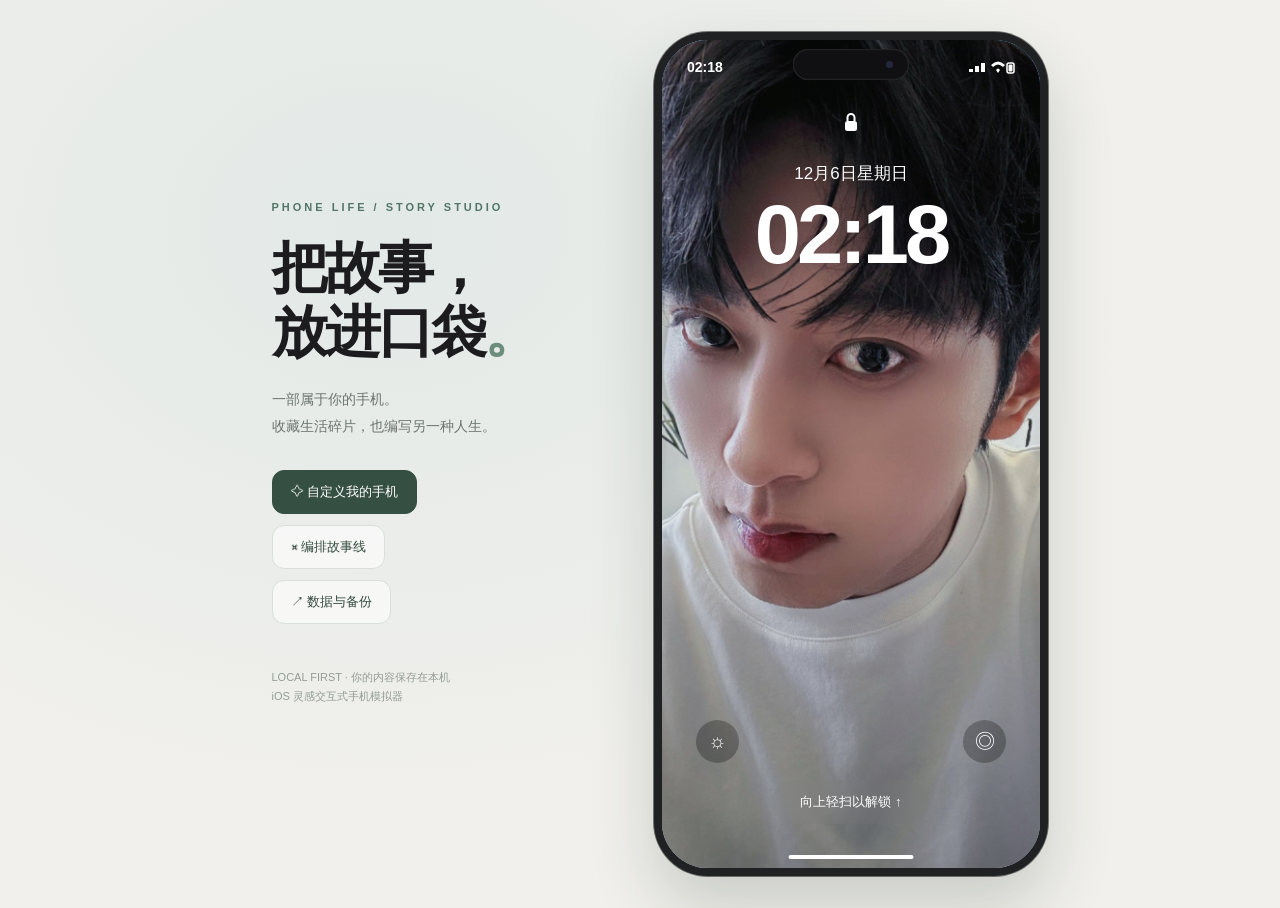
==== index.html @ 5443b203 "Add Honor of Kings app with smoothly joined launch recordings" ====
<!doctype html><html lang="zh-CN"><head><meta charset="utf-8"><meta name="viewport" content="width=device-width,initial-scale=1,viewport-fit=cover"><meta name="theme-color" content="#e9e5fa"><title>Phone Life · 我的故事手机</title><link rel="icon" href="data:image/svg+xml,%3Csvg xmlns=%27http://www.w3.org/2000/svg%27 viewBox=%270 0 64 64%27%3E%3Crect width=%2764%27 height=%2764%27 rx=%2714%27 fill=%27%23354f42%27/%3E%3Ctext x=%2732%27 y=%2745%27 text-anchor=%27middle%27 font-size=%2740%27 fill=%27white%27%3E✦%3C/text%3E%3C/svg%3E"><style>
:root{--accent:#7359df;--ink:#181720;--sub:#85818e;--line:#e8e5ed;--bg:#f7f6fb;--glass:rgba(255,255,255,.73)}*{box-sizing:border-box}body{margin:0;min-height:100vh;display:grid;place-items:center;background:radial-gradient(circle at 15% 15%,#e9dffc,#e5eaf7 45%,#cfd6e9);font-family:-apple-system,BlinkMacSystemFont,"SF Pro Display","Segoe UI",sans-serif;color:var(--ink)}button,input,textarea,select{font:inherit}button{border:0;cursor:pointer}button:focus-visible,input:focus-visible,textarea:focus-visible{outline:3px solid #a99bf7}button:disabled{opacity:.4;cursor:not-allowed}.shell{width:410px;height:min(880px,96dvh);min-height:640px;border:7px solid #292831;border-radius:57px;box-shadow:0 35px 90px #2a2b5359,0 0 0 2px #9998a0;overflow:hidden;position:relative;background:#fff}.wall{position:absolute;inset:0;background:linear-gradient(145deg,#c3b7f9 0%,#e8c5db 40%,#c7dafa 75%,#a3b5e9 100%);background-size:cover;background-position:center}.wall:after{content:"";position:absolute;inset:0;background:radial-gradient(ellipse at 68% 38%,#fff8 0%,transparent 47%)}.status{height:54px;position:absolute;top:0;left:0;right:0;z-index:30;display:flex;justify-content:space-between;align-items:center;padding:0 29px;font-size:14px;font-weight:700;pointer-events:none}.island{position:absolute;top:9px;left:50%;transform:translateX(-50%);width:116px;height:31px;background:#101013;border-radius:22px;z-index:31;box-shadow:inset 0 0 2px #555}.island:after{content:"";position:absolute;right:16px;top:12px;width:7px;height:7px;background:#25283c;border-radius:50%}.status svg{vertical-align:middle}.view{position:absolute;inset:0;overflow:hidden}.home{padding:69px 23px 106px;height:100%;overflow:auto;scrollbar-width:none}.home::-webkit-scrollbar,.content::-webkit-scrollbar{display:none}.welcome{font-size:13px;color:#343047b3;font-weight:600}.home-title{font-size:31px;font-weight:750;letter-spacing:-1px;margin:4px 0 18px}.widgets{display:grid;grid-template-columns:1fr 1fr;gap:12px;margin-bottom:25px}.widget{height:146px;border-radius:25px;padding:17px;background:#fff9;backdrop-filter:blur(20px);box-shadow:0 8px 25px #3b315b13;display:flex;flex-direction:column;justify-content:space-between;text-align:left;color:#282139}.widget small{font-size:12px;color:#70697c;font-weight:650}.widget b{font-size:32px;font-weight:650;letter-spacing:-1px}.widget .secondary{font-size:13px;color:#675f78}.app-grid{display:grid;grid-template-columns:repeat(4,1fr);gap:20px 10px}.app{background:none;display:flex;flex-direction:column;align-items:center;gap:7px;color:#272235;font-size:11px;font-weight:600;text-shadow:0 1px 8px #fff9}.app-icon{width:63px;height:63px;border-radius:17px;display:grid;place-items:center;color:white;font-size:30px;box-shadow:0 5px 13px #38304a28;position:relative;overflow:hidden}.app-icon svg{width:33px;height:33px}.dock{position:absolute;bottom:28px;left:17px;right:17px;height:88px;background:#fff8;border:1px solid #ffffffa1;border-radius:29px;backdrop-filter:blur(28px);display:flex;align-items:center;justify-content:space-evenly;z-index:10}.dock .app-icon{width:61px;height:61px}.dock .app{font-size:0}.indicator{position:absolute;bottom:8px;left:50%;transform:translateX(-50%);width:125px;height:5px;background:#28232e;border-radius:8px;z-index:40;cursor:pointer}.app-screen{position:absolute;inset:0;background:#f8f8fc;z-index:15;display:none;flex-direction:column;padding-top:54px}.app-screen.active{display:flex}.nav{min-height:48px;display:flex;align-items:center;justify-content:space-between;padding:0 19px;gap:12px}.nav .back{background:none;color:var(--accent);font-size:16px;padding:8px 0}.nav strong{font-size:17px}.nav .action{background:none;color:var(--accent);font-size:15px;font-weight:600;padding:8px 0}.content{flex:1;overflow:auto;padding:10px 20px 32px;scrollbar-width:none}.bigtitle{font-size:32px;letter-spacing:-.8px;margin:8px 0 18px}.search{background:#e9e8ef;border-radius:12px;padding:11px 13px;width:100%;border:0;margin-bottom:18px}.card{background:white;border-radius:18px;padding:16px;margin-bottom:14px;box-shadow:0 2px 12px #24213a08}.section{font-size:12px;text-transform:uppercase;color:var(--sub);font-weight:700;margin:19px 6px 9px}.item{display:flex;align-items:center;gap:12px;padding:12px 3px;border-bottom:1px solid var(--line);width:100%;background:transparent;text-align:left;color:inherit}.item:last-child{border-bottom:0}.item .grow{flex:1;min-width:0}.item strong{font-size:15px}.item p{font-size:12px;color:var(--sub);margin:4px 0 0;overflow:hidden;text-overflow:ellipsis;white-space:nowrap}.avatar{width:47px;height:47px;border-radius:50%;display:grid;place-items:center;background:linear-gradient(135deg,#b8a5ef,#ecb4d4);color:white;font-size:19px;font-weight:700;flex-shrink:0;background-size:cover;background-position:center}.chev{color:#c0bbc9;font-size:21px}.primary{background:var(--accent);color:white;padding:12px 17px;border-radius:13px;font-weight:650}.secondary-btn{background:#eceaf5;color:#5d4ac0;padding:12px 17px;border-radius:13px;font-weight:650}.danger{background:#fff0f1;color:#c63650;padding:12px 17px;border-radius:13px}.field{display:block;font-size:13px;color:#696374;font-weight:600;margin:14px 0}.field input,.field textarea,.field select{display:block;width:100%;margin-top:7px;border:1px solid #e4e0eb;background:#fff;border-radius:12px;padding:12px;color:#25212c;resize:vertical}.field textarea{min-height:80px}.row{display:flex;align-items:center;gap:9px;flex-wrap:wrap}.muted{color:var(--sub);font-size:13px}.empty{text-align:center;padding:65px 15px;color:#9993a4}.empty .emoji{font-size:46px;display:block;margin-bottom:15px}.chat-list{padding-bottom:30px}.chat-view{display:none;position:absolute;inset:54px 0 0;background:#f7f7fc;z-index:3;flex-direction:column}.chat-view.active{display:flex}.chat-head{height:66px;background:#ffffffd9;display:flex;align-items:center;padding:7px 15px;gap:10px;border-bottom:1px solid #eae7ef}.chat-head .name{font-size:13px;font-weight:700;text-align:center;flex:1}.chat-messages{flex:1;overflow:auto;padding:18px 16px;display:flex;flex-direction:column;gap:9px}.bubble{padding:11px 14px;border-radius:18px;max-width:79%;font-size:15px;line-height:1.4;overflow-wrap:anywhere}.bubble.mine{background:#1685f8;color:white;align-self:flex-end;border-bottom-right-radius:5px}.bubble.theirs{background:#e9e8ed;align-self:flex-start;border-bottom-left-radius:5px}.chat-compose{display:flex;gap:8px;padding:11px 14px 27px;background:white;align-items:center}.chat-compose input{flex:1;min-width:0;border:1px solid #e1dfe6;border-radius:25px;padding:11px 14px}.chat-compose button{background:#1685f8;color:white;border-radius:50%;width:37px;height:37px;font-size:19px}.photos{display:grid;grid-template-columns:repeat(3,1fr);gap:3px}.photo{aspect-ratio:1;background:#e6e2ee;border:0;padding:0;overflow:hidden}.photo img{width:100%;height:100%;object-fit:cover}.photo-view{position:absolute;inset:54px 0 0;background:#17151d;z-index:5;display:none;flex-direction:column;align-items:center;justify-content:center}.photo-view.active{display:flex}.photo-view img{max-width:100%;max-height:76%;object-fit:contain}.photo-view .row{position:absolute;bottom:45px}.photo-view button{padding:10px 18px;border-radius:12px}.lock{position:absolute;inset:0;z-index:21;display:none;flex-direction:column;align-items:center;padding-top:100px;background:linear-gradient(150deg,#b4b3e7a8,#d7bed8a8,#c2d5f1a8);backdrop-filter:blur(2px)}.lock.active{display:flex}.lock .clock{font-size:83px;line-height:1;font-weight:200;color:white;letter-spacing:-4px;text-shadow:0 3px 15px #35314b2e}.lock .date{color:white;font-size:19px;font-weight:600;margin-bottom:8px}.lock .unlock{position:absolute;bottom:85px;background:#ffffff63;color:#fff;border:1px solid #fff7;border-radius:24px;padding:13px 28px;backdrop-filter:blur(15px)}.toast{position:absolute;bottom:122px;left:30px;right:30px;background:#25232be8;color:white;padding:13px;border-radius:15px;text-align:center;font-size:13px;z-index:60;display:none}.hide{display:none!important}.color-dot{display:inline-block;width:24px;height:24px;border-radius:8px;vertical-align:middle;margin-right:8px}.top-note{font-size:12px;color:#81798d;margin:0 0 14px}.music-cover{height:245px;border-radius:26px;background:linear-gradient(140deg,#b5a2e9,#6c57a4 50%,#2d315f);display:grid;place-items:center;color:white;font-size:85px;box-shadow:0 17px 35px #6759a337;margin:15px 0 24px}.music-controls{text-align:center}.music-controls button{border-radius:50%;width:57px;height:57px;background:#e9e5f7;font-size:22px;color:#5e50a6}.music-controls .play{background:var(--accent);color:white;width:70px;height:70px}.switch{appearance:none;width:45px;height:27px;border-radius:25px;background:#d7d3df;position:relative;cursor:pointer}.switch:checked{background:#52c66d}.switch:after{content:"";position:absolute;top:3px;left:3px;width:21px;height:21px;background:white;border-radius:50%;transition:.2s}.switch:checked:after{left:21px}.footer-hint{text-align:center;font-size:12px;color:#81798e;margin:20px 0}.desktop-tip{position:fixed;left:24px;bottom:20px;font-size:12px;color:#6f6b86}@media(max-width:520px){body{display:block;background:#fff}.shell{width:100vw;height:100dvh;min-height:0;border:0;border-radius:0;box-shadow:none}.desktop-tip{display:none}.home{padding-bottom:125px}}@media(max-height:730px){.widgets .widget{height:112px}.widget b{font-size:27px}.home{padding-top:62px}.home-title{margin-bottom:12px}.app-grid{gap:14px 8px}.app-icon{width:55px;height:55px}}
</style><link rel="stylesheet" href="ios.css"><link rel="stylesheet" href="spotify.css"><link rel="stylesheet" href="motion.css"><link rel="stylesheet" href="honor.css"><script>window.phoneStorageBooting=true;</script></head><body><div class="shell" id="shell"><div class="wall" id="wall"></div><div class="status"><span id="statusTime">9:41</span><span><svg width="47" height="16" viewBox="0 0 47 16" fill="currentColor"><path d="M1 12h4V9H1zm6 0h4V6H7zm6 0h4V3h-4zM23 5q7-7 14 0l-2 2q-5-5-10 0zm5 5q2-3 4 0l-2 3z"/><rect x="39" y="3" width="7" height="10" rx="2" fill="none" stroke="currentColor" stroke-width="1.5"/><rect x="40.5" y="4.5" width="4" height="7" rx="1"/></svg></span></div><div class="island"></div><div class="view"><div class="home" id="home"><div class="welcome" id="welcome">属于你的手机生活</div><div class="home-title">Phone Life <span style="font-size:19px">✦</span></div><div class="widgets"><button class="widget" onclick="openApp('profile')"><small>PERSONA · 角色</small><div><b id="widgetName">Jai</b><div class="secondary" id="widgetBio">今天也要好好生活</div></div><small>点按编辑角色 ↗</small></button><button class="widget" onclick="openApp('music')"><small>正在播放 ♫</small><div style="font-size:37px">🎧</div><div class="secondary" id="widgetTrack">你的私人歌单</div></button></div><div class="app-grid" id="apps"></div></div><div class="dock" id="dock"></div></div><section class="app-screen" id="appScreen"><header class="nav"><button class="back" onclick="goBack()">‹ 返回</button><strong id="appHeading">应用</strong><button class="action" id="navAction"></button></header><div class="content" id="appContent"></div><div class="chat-view" id="chatView"><div class="chat-head"><button class="back" style="background:none;color:#1685f8;font-size:28px" onclick="closeChat()">‹</button><div class="avatar" id="chatAvatar" style="width:37px;height:37px"></div><div class="name" id="chatName"></div><button class="back" style="background:none;color:#1685f8" onclick="editActiveContact()">编辑</button></div><div class="chat-messages" id="chatMessages"></div><form class="chat-compose" id="chatForm"><input id="chatInput" autocomplete="off" placeholder="发送微信消息" maxlength="1500"><button aria-label="发送">↑</button></form></div><div class="photo-view" id="photoView"><img id="photoFull" alt="照片预览"><div class="row"><button onclick="closePhoto()">关闭</button><button style="background:#fbdbe1;color:#b52c50" onclick="deletePhoto()">删除照片</button></div></div></section><div class="lock" id="lock"><div class="date" id="lockDate"></div><div class="clock" id="lockTime"></div><button class="unlock" onclick="toggleLock(false)">向上轻扫以解锁 ↑</button></div><div class="toast" id="toast"></div><div class="indicator" onclick="homeScreen()" title="返回主屏幕"></div></div><div class="desktop-tip">Phone Life · iOS 18 风格 · 所有数据默认仅保存在本机浏览器</div><input type="file" id="fileInput" accept="image/*" multiple hidden><input type="file" id="backupInput" accept="application/json,.json" hidden><script>
'use strict';let KEY='phone-life-ios18-v1';let defaults=()=>({profile:{name:'Jai',nickname:'Jai',bio:'今天也要好好生活 ✨',relation:'我的故事，从这里开始。',avatar:'',wallpaper:''},contacts:[{id:'c1',name:'小夏',nickname:'Xia',bio:'永远站在你这边。',relation:'好朋友',avatar:'',reply:'你说得对！|哈哈哈，听起来好有意思|我在呢，慢慢说～'},{id:'c2',name:'阿澈',nickname:'Chen',bio:'喜欢音乐和深夜散步。',relation:'朋友',avatar:'',reply:'刚刚看到消息～|好呀，下次一起！|今天过得怎么样？'}],chats:{c1:[{from:'them',text:'早安！今天有什么安排？',at:Date.now()-3600000}],c2:[{from:'them',text:'分享一首最近很喜欢的歌给你 🎵',at:Date.now()-7200000}]},photos:[],tracks:[{id:'t1',title:'Midnight Memories',artist:'Phone Life',url:''},{id:'t2',title:'Lavender Sky',artist:'Your Playlist',url:''}],settings:{autoReply:true,accent:'#7359df',locked:false}});let state;try{state=JSON.parse(localStorage.getItem(KEY))||defaults()}catch{state=defaults()}function normalize(){let d=defaults();state.profile={...d.profile,...state.profile};state.contacts=Array.isArray(state.contacts)?state.contacts:d.contacts;state.chats=state.chats&&typeof state.chats==='object'?state.chats:{};state.photos=Array.isArray(state.photos)?state.photos:[];state.tracks=Array.isArray(state.tracks)?state.tracks:d.tracks;state.settings={...d.settings,...state.settings}}normalize();let currentApp='',activeChat='',activePhoto='',activeTrack=0,audio=new Audio(),toastTimer,replyTimers=[];function save(){if(window.phoneStorageBooting&&document.readyState==='loading')return true;if(window.phoneStorageWrite)return window.phoneStorageWrite(state);try{localStorage.setItem(KEY,JSON.stringify(state));return true}catch(e){toast(e.name==='QuotaExceededError'?'浏览器本地存储已满，请先导出备份；编辑内容仍保留在当前页面':e.name==='SecurityError'?'浏览器禁止了本地保存，请使用允许存储的普通窗口':'本地保存失败，请先导出备份');return false}}function el(id){return document.getElementById(id)}function esc(s){return String(s??'').replace(/[&<>"']/g,c=>({'&':'&amp;','<':'&lt;','>':'&gt;','"':'&quot;',"'":'&#39;'}[c]))}function toast(s){el('toast').textContent=s;el('toast').style.display='block';clearTimeout(toastTimer);toastTimer=setTimeout(()=>el('toast').style.display='none',2600)}function uid(){return 'id'+Date.now().toString(36)+Math.random().toString(36).slice(2,7)}function avatar(c){return c.avatar?`<span class="avatar" style="background-image:url('${esc(c.avatar)}')"></span>`:`<span class="avatar">${esc((c.name||'?').slice(0,1))}</span>`}function dateClock(){let d=new Date();el('statusTime').textContent=d.toLocaleTimeString('zh-CN',{hour:'2-digit',minute:'2-digit',hour12:false});el('lockTime').textContent=d.toLocaleTimeString('zh-CN',{hour:'2-digit',minute:'2-digit',hour12:false});el('lockDate').textContent=d.toLocaleDateString('zh-CN',{month:'long',day:'numeric',weekday:'long'})}dateClock();setInterval(dateClock,15000);const icons=[['messages','信息','💬','linear-gradient(140deg,#6ee86c,#22ad43)'],['contacts','通讯录','👤','linear-gradient(140deg,#a8a8b5,#727384)'],['photos','照片','🌸','linear-gradient(140deg,#fff,#eae4f4)'],['music','音乐','♫','linear-gradient(140deg,#fa759d,#e82d6c)'],['profile','角色','✨','linear-gradient(140deg,#c7a5fc,#7754c7)'],['notes','备忘录','📝','linear-gradient(140deg,#fff,#f3e9bc)'],['settings','设置','⚙','linear-gradient(140deg,#b1b3c1,#777d92)'],['about','关于','♥','linear-gradient(140deg,#f7abc6,#b99ae7)']];function renderHome(){el('widgetName').textContent=state.profile.nickname||state.profile.name;el('widgetBio').textContent=state.profile.bio;el('welcome').textContent='你好，'+state.profile.name+' · 欢迎回家';el('widgetTrack').textContent=state.tracks[activeTrack]?.title||'你的私人歌单';el('apps').innerHTML=icons.map(([id,n,g,b])=>`<button class="app" onclick="openApp('${id}')"><span class="app-icon" style="background:${b};color:${['photos','notes'].includes(id)?'#635b73':'white'}">${g}</span>${n}</button>`).join('');el('dock').innerHTML=['messages','contacts','photos','music'].map(id=>{let [_,n,g,b]=icons.find(x=>x[0]===id);return `<button class="app" aria-label="${n}" onclick="openApp('${id}')"><span class="app-icon" style="background:${b};color:${id==='photos'?'#635b73':'white'}">${g}</span></button>`}).join('');el('wall').style.backgroundImage=state.profile.wallpaper?`url('${state.profile.wallpaper}')`:'';document.documentElement.style.setProperty('--accent',state.settings.accent)}function openApp(id){currentApp=id;el('appScreen').classList.add('active');el('chatView').classList.remove('active');el('photoView').classList.remove('active');renderApp()}function homeScreen(){closeChat();closePhoto();currentApp='';el('appScreen').classList.remove('active');renderHome()}function goBack(){if(el('chatView').classList.contains('active'))return closeChat();if(el('photoView').classList.contains('active'))return closePhoto();homeScreen()}function nav(title,action='',fn=''){el('appHeading').textContent=title;let b=el('navAction');b.textContent=action;b.onclick=fn?window[fn]:null;b.style.visibility=action?'visible':'hidden'}function renderApp(){let m={messages:renderMessages,contacts:renderContacts,photos:renderPhotos,music:renderMusic,profile:renderProfile,notes:renderNotes,settings:renderSettings,about:renderAbout};(m[currentApp]||renderAbout)()}function renderMessages(){nav('信息','新信息','newChat');let ids=Object.keys(state.chats).filter(id=>state.contacts.some(c=>c.id===id));ids.sort((a,b)=>(state.chats[b]?.at(-1)?.at||0)-(state.chats[a]?.at(-1)?.at||0));el('appContent').innerHTML=`<h1 class="bigtitle">信息</h1><input class="search" id="messageSearch" placeholder="⌕ 搜索信息或联系人" oninput="filterMessages()"><div class="card chat-list" id="messageRows">${messageRows(ids)}</div>`}function messageRows(ids){return ids.length?ids.map(id=>{let c=state.contacts.find(x=>x.id===id),last=state.chats[id]?.at(-1);return `<button class="item" onclick="openChat('${id}')">${avatar(c)}<span class="grow"><strong>${esc(c.name)}</strong><p>${esc(last?.text||'开始聊天吧')}</p></span><span class="chev">›</span></button>`}).join(''):'<div class="empty"><span class="emoji">💬</span>还没有聊天，点击右上角新信息</div>'}function filterMessages(){let q=el('messageSearch').value.toLowerCase(),ids=Object.keys(state.chats).filter(id=>{let c=state.contacts.find(x=>x.id===id);return c&&(c.name.toLowerCase().includes(q)||state.chats[id].some(m=>m.text.toLowerCase().includes(q)))});el('messageRows').innerHTML=messageRows(ids)}function newChat(){nav('选择联系人');el('appContent').innerHTML=`<h1 class="bigtitle">新信息</h1><div class="card">${state.contacts.map(c=>`<button class="item" onclick="openChat('${c.id}')">${avatar(c)}<span class="grow"><strong>${esc(c.name)}</strong></span><span class="chev">›</span></button>`).join('')||'请先添加联系人'}</div>`}function openChat(id){let c=state.contacts.find(x=>x.id===id);if(!c)return;activeChat=id;state.chats[id]??=[];el('chatName').textContent=c.name;el('chatAvatar').outerHTML=`<div class="avatar" id="chatAvatar" style="width:37px;height:37px;${c.avatar?`background-image:url('${esc(c.avatar)}')`:''}">${c.avatar?'':esc(c.name.slice(0,1))}</div>`;el('chatView').classList.add('active');renderChat()}function renderChat(){el('chatMessages').innerHTML=(state.chats[activeChat]||[]).map(m=>`<div class="bubble ${m.from==='me'?'mine':'theirs'}">${esc(m.text)}</div>`).join('')||'<div class="empty">发送第一条消息吧 ✨</div>';el('chatMessages').scrollTop=el('chatMessages').scrollHeight}function closeChat(){el('chatView').classList.remove('active');activeChat='';if(currentApp==='messages')renderMessages()}el('chatForm').addEventListener('submit',e=>{e.preventDefault();let input=el('chatInput'),txt=input.value.trim(),id=activeChat;if(!txt||!id)return;state.chats[id].push({from:'me',text:txt,at:Date.now()});input.value='';save();renderChat();scheduleContactAutoReply(id)});function editActiveContact(){if(!activeChat)return;editContact(activeChat)}function renderContacts(){nav('通讯录','＋ 添加','addContact');el('appContent').innerHTML=`<h1 class="bigtitle">通讯录</h1><input class="search" id="contactSearch" placeholder="⌕ 搜索联系人" oninput="filterContacts()"><div class="card" id="contactRows">${contactRows(state.contacts)}</div>`}function contactRows(cs){return cs.length?cs.map(c=>`<button class="item" onclick="editContact('${c.id}')">${avatar(c)}<span class="grow"><strong>${esc(c.name)}</strong><p>${esc(c.relation||c.nickname||'联系人')}</p></span><span class="chev">›</span></button>`).join(''):'<div class="empty">暂无联系人，添加一个吧</div>'}function filterContacts(){let q=el('contactSearch').value.toLowerCase();el('contactRows').innerHTML=contactRows(state.contacts.filter(c=>[c.name,c.nickname,c.relation].join(' ').toLowerCase().includes(q)))}function addContact(){editContact('')}function editContact(id){let c=state.contacts.find(x=>x.id===id)||{id:'',name:'',nickname:'',bio:'',relation:'',avatar:'',reply:'收到啦！|我在呢～|好呀！'};nav(id?'编辑联系人':'新联系人');el('chatView').classList.remove('active');el('appContent').innerHTML=`<h1 class="bigtitle">${id?'编辑联系人':'新联系人'}</h1><form id="contactForm" class="card"><label class="field">姓名<input name="name" required maxlength="40" value="${esc(c.name)}"></label><label class="field">昵称<input name="nickname" maxlength="40" value="${esc(c.nickname)}"></label><label class="field">关系<input name="relation" maxlength="80" value="${esc(c.relation)}"></label><label class="field">人物简介<textarea name="bio">${esc(c.bio)}</textarea></label><label class="field">头像（可选）<input name="avatar" type="file" accept="image/*"></label><label class="field">自动回复候选句（用 | 分隔）<textarea name="reply">${esc(c.reply)}</textarea></label><div class="row"><button class="primary" type="submit">保存联系人</button>${id?`<button class="secondary-btn" type="button" onclick="openChat('${id}')">进入聊天</button><button class="danger" type="button" onclick="deleteContact('${id}')">删除</button>`:''}</div></form>`;el('contactForm').onsubmit=async e=>{e.preventDefault();let f=e.currentTarget,v=new FormData(f),name=String(v.get('name')||'').trim();if(!name)return toast('请填写姓名');let img=f.elements.avatar.files[0],a=img?await imageData(img):c.avatar;if(img&&!a)return;let obj={id:id||uid(),name,nickname:String(v.get('nickname')||''),relation:String(v.get('relation')||''),bio:String(v.get('bio')||''),avatar:a,reply:String(v.get('reply')||'')};if(id)Object.assign(state.contacts.find(x=>x.id===id),obj);else state.contacts.push(obj);save();renderContacts();toast('联系人已保存')}}function deleteContact(id){if(!confirm('确定删除这个联系人和全部聊天记录？'))return;state.contacts=state.contacts.filter(c=>c.id!==id);delete state.chats[id];save();renderContacts();toast('已删除')}
function renderProfile(){nav('角色编辑');let p=state.profile;el('appContent').innerHTML=`<h1 class="bigtitle">我的角色</h1><div class="card" style="text-align:center">${avatar(p)}<h2>${esc(p.name)}</h2><div class="muted">你的世界，由你定义</div></div><form class="card" id="profileForm"><label class="field">角色姓名<input name="name" required maxlength="40" value="${esc(p.name)}"></label><label class="field">昵称<input name="nickname" maxlength="40" value="${esc(p.nickname)}"></label><label class="field">个人签名<input name="bio" maxlength="160" value="${esc(p.bio)}"></label><label class="field">人物背景 / 关系设定<textarea name="relation">${esc(p.relation)}</textarea></label><label class="field">上传角色头像<input type="file" name="avatar" accept="image/*"></label><label class="field">上传桌面壁纸<input type="file" name="wallpaper" accept="image/*"></label><div class="row"><button class="primary">保存角色</button><button type="button" class="secondary-btn" onclick="clearWallpaper()">移除壁纸</button></div></form>`;el('profileForm').onsubmit=async e=>{e.preventDefault();let f=e.currentTarget,v=new FormData(f);for(let k of ['name','nickname','bio','relation'])state.profile[k]=String(v.get(k)||'');for(let k of ['avatar','wallpaper'])if(f.elements[k].files[0]){let d=await imageData(f.elements[k].files[0],k==='wallpaper'?1100:500);if(d)state.profile[k]=d}save();renderHome();renderProfile();toast('角色已保存')}}function clearWallpaper(){state.profile.wallpaper='';save();renderHome();toast('已移除壁纸')}
async function imageData(file,max=950){if(!file.type.startsWith('image/')){toast('请选择图片');return null}return new Promise(resolve=>{let reader=new FileReader();reader.onerror=()=>{toast('读取图片失败');resolve(null)};reader.onload=()=>{let im=new Image();im.onerror=()=>{toast('图片无法解析');resolve(null)};im.onload=()=>{let scale=Math.min(1,max/Math.max(im.width,im.height)),can=document.createElement('canvas');can.width=Math.max(1,Math.round(im.width*scale));can.height=Math.max(1,Math.round(im.height*scale));can.getContext('2d').drawImage(im,0,0,can.width,can.height);resolve(can.toDataURL('image/jpeg',.78))};im.src=reader.result};reader.readAsDataURL(file)})}function renderPhotos(){nav('照片','＋ 添加','addPhotos');el('appContent').innerHTML=`<h1 class="bigtitle">照片</h1><p class="top-note">${state.photos.length} 张照片 · 图片压缩后保存在本地</p>${state.photos.length?`<div class="photos">${state.photos.map(p=>`<button class="photo" onclick="openPhoto('${p.id}')"><img loading="lazy" src="${p.data}" alt="${esc(p.name)}"></button>`).join('')}</div>`:'<div class="empty"><span class="emoji">🌷</span>把生活中的美好瞬间收藏在这里</div>'}`};function addPhotos(){el('fileInput').click()}el('fileInput').onchange=async e=>{let files=[...e.target.files].slice(0,15),added=0;for(let f of files){let data=await imageData(f);if(data){state.photos.push({id:uid(),name:f.name,data,at:Date.now()});added++}}if(!save()&&added)state.photos.splice(-added);el('fileInput').value='';if(currentApp==='photos')renderPhotos();toast('已添加 '+added+' 张照片')};function openPhoto(id){let p=state.photos.find(x=>x.id===id);if(!p)return;activePhoto=id;el('photoFull').src=p.data;el('photoView').classList.add('active')}function closePhoto(){el('photoView').classList.remove('active');activePhoto=''}function deletePhoto(){if(!confirm('删除这张照片？'))return;state.photos=state.photos.filter(x=>x.id!==activePhoto);save();closePhoto();renderPhotos()}
function renderMusic(){nav('音乐','＋ 歌曲','addTrack');let t=state.tracks[activeTrack];if(!t&&state.tracks.length){activeTrack=0;t=state.tracks[0]}el('appContent').innerHTML=`<h1 class="bigtitle">音乐</h1><div class="music-cover">♫</div><div style="text-align:center"><h2 style="margin:0">${esc(t?.title||'暂无歌曲')}</h2><p class="muted">${esc(t?.artist||'添加喜欢的音乐')}</p></div><div class="music-controls row" style="justify-content:center;margin:22px 0"><button onclick="prevTrack()">⏮</button><button class="play" id="playBtn" onclick="togglePlay()">${audio.paused?'▶':'Ⅱ'}</button><button onclick="nextTrack()">⏭</button></div><p class="top-note">添加音频 URL（MP3 等）可直接播放；示例歌曲仅用于展示。</p><div class="section">我的歌单</div><div class="card">${state.tracks.map((x,i)=>`<button class="item" onclick="selectTrack(${i})"><span style="font-size:24px">${i===activeTrack?'🎵':'♫'}</span><span class="grow"><strong>${esc(x.title)}</strong><p>${esc(x.artist)}</p></span><span class="chev">${i===activeTrack?'●':'›'}</span></button>`).join('')||'<div class="muted">歌单为空</div>'}</div>${t?`<button class="danger" onclick="deleteTrack()">删除当前歌曲</button>`:''}`};function addTrack(){nav('添加歌曲');el('appContent').innerHTML=`<h1 class="bigtitle">添加音乐</h1><form id="trackForm" class="card"><label class="field">歌曲名<input name="title" required maxlength="100"></label><label class="field">歌手<input name="artist" maxlength="100"></label><label class="field">音频直链（https://，例如 MP3 文件）<input name="url" type="url" placeholder="https://example.com/music.mp3"></label><button class="primary">添加到歌单</button></form><p class="muted">部分音乐网站禁止跨域播放。请使用你有权播放的公开音频直链。</p>`;el('trackForm').onsubmit=e=>{e.preventDefault();let f=e.currentTarget,v=new FormData(f),url=String(v.get('url')||'').trim();if(url&&!/^https:\/\//i.test(url))return toast('请填写 HTTPS 音频链接');state.tracks.push({id:uid(),title:String(v.get('title')),artist:String(v.get('artist')),url});save();activeTrack=state.tracks.length-1;renderMusic();toast('歌曲已添加')}}function selectTrack(i){activeTrack=i;audio.pause();audio.removeAttribute('src');renderMusic();renderHome()}function togglePlay(){let t=state.tracks[activeTrack];if(!t?.url)return toast('这首歌还没有音频链接，请添加带 HTTPS 直链的歌曲');if(audio.src!==t.url){audio.src=t.url;audio.load()}if(audio.paused)audio.play().catch(()=>toast('无法播放：请检查链接或音频格式'));else audio.pause();setTimeout(()=>{let b=el('playBtn');if(b)b.textContent=audio.paused?'▶':'Ⅱ'},200)}function nextTrack(){if(!state.tracks.length)return;selectTrack((activeTrack+1)%state.tracks.length)}function prevTrack(){if(!state.tracks.length)return;selectTrack((activeTrack-1+state.tracks.length)%state.tracks.length)}function deleteTrack(){if(!confirm('删除当前歌曲？'))return;state.tracks.splice(activeTrack,1);activeTrack=0;audio.pause();audio.removeAttribute('src');save();renderMusic()}audio.onended=nextTrack;
function renderNotes(){nav('备忘录');el('appContent').innerHTML=`<h1 class="bigtitle">备忘录</h1><div class="card"><label class="field">写下你想记住的事情<textarea id="noteText" style="min-height:310px" placeholder="今天发生了什么有趣的事？">${esc(state.notes||'')}</textarea></label><button class="primary" onclick="saveNote()">保存备忘录</button></div>`}function saveNote(){state.notes=el('noteText').value;save();toast('备忘录已保存')}
function renderSettings(){nav('设置');el('appContent').innerHTML=`<h1 class="bigtitle">设置</h1><div class="section">互动体验</div><div class="card"><div class="item"><span class="grow"><strong>本地自动回复</strong><p>按联系人设置的候选语句随机回复</p></span><input class="switch" type="checkbox" ${state.settings.autoReply?'checked':''} onchange="setAutoReply(this.checked)"></div><div class="item"><span class="grow"><strong>锁定手机</strong><p>模拟 iPhone 锁屏</p></span><button class="secondary-btn" onclick="toggleLock(true)">立即锁定</button></div><div class="item"><span class="grow"><strong>主题强调色</strong></span><input type="color" value="${esc(state.settings.accent)}" onchange="setAccent(this.value)" aria-label="主题颜色"></div></div><div class="section">数据与隐私</div><div class="card"><button class="item" onclick="exportBackup()"><span class="grow"><strong>导出完整备份</strong><p>下载 JSON，包含聊天、联系人和照片</p></span><span class="chev">↗</span></button><button class="item" onclick="el('backupInput').click()"><span class="grow"><strong>导入备份</strong><p>替换当前手机中的数据</p></span><span class="chev">›</span></button><button class="item" onclick="resetAll()"><span class="grow"><strong style="color:#d23b57">恢复出厂设置</strong><p>清除本机全部模拟器数据</p></span><span class="chev">›</span></button></div><p class="footer-hint">数据保存在当前浏览器的本机存储中。<br>清理浏览器数据或使用无痕模式可能造成丢失，请定期导出备份。</p>`}function setAutoReply(v){state.settings.autoReply=v;save()}function setAccent(v){state.settings.accent=v;save();renderHome()}function toggleLock(v){el('lock').classList.toggle('active',v);if(v)homeScreen()}function exportBackup(){let blob=new Blob([JSON.stringify({format:'phone-life-ios18',version:1,exportedAt:new Date().toISOString(),data:state},null,2)],{type:'application/json'}),url=URL.createObjectURL(blob),a=document.createElement('a');a.href=url;a.download='phone-life-backup-'+new Date().toISOString().slice(0,10)+'.json';a.click();setTimeout(()=>URL.revokeObjectURL(url),1000);toast('备份已下载')}el('backupInput').onchange=async e=>{let f=e.target.files[0];if(!f)return;try{let x=JSON.parse(await f.text());if(x.format!=='phone-life-ios18'||!x.data||!Array.isArray(x.data.contacts)||!Array.isArray(x.data.photos)||!x.data.profile)throw Error('格式不正确');if(!confirm('导入备份将覆盖当前全部数据，确定继续？'))return;state=x.data;normalize();save();renderHome();renderSettings();toast('备份已恢复')}catch(err){toast('导入失败：'+err.message)}finally{e.target.value=''}};function resetAll(){if(!confirm('确定清空所有角色、聊天、照片和设置？此操作无法撤销。'))return;replyTimers.forEach(clearTimeout);audio.pause();state=defaults();activeTrack=0;save();renderHome();renderSettings();toast('已恢复初始数据')}function renderAbout(){nav('关于');el('appContent').innerHTML=`<h1 class="bigtitle">Phone Life ✦</h1><div class="card"><h2>属于你的口袋宇宙</h2><p>一个以现代 iOS 18 为灵感的虚构手机生活模拟器。</p><p class="muted">版本 2.0 · 纯 HTML / CSS / JavaScript · 无需后端</p></div><div class="card"><strong>包含的功能</strong><p>角色与壁纸、联系人、iMessage 风格聊天、可配置自动回复、相册、音乐、备忘录、主题设置、JSON 备份。</p><p class="muted">本地自动回复不是真正的生成式 AI。真实 AI 聊天需要另外配置 API 和安全的服务端代理。</p></div><p class="footer-hint">本项目为独立界面设计，不隶属于 Apple。</p>`}document.addEventListener('keydown',e=>{if(e.key==='Escape')goBack()});renderHome();if(state.settings.locked)toggleLock(true);
</script><script src="ios.js"></script><script src="wallpaper.js"></script><script src="weibo.js"></script><script src="wechat.js"></script><script src="notes.js"></script><script src="incoming-call.js"></script><script src="group-story.js"></script><script src="chat-updates.js"></script><script src="refinements.js"></script><script src="spotify.js"></script><script src="honor.js"></script><script src="motion.js"></script><script src="storage.js"></script><script id="publishedBackupData" type="application/json">{"format":"phone-life-ios18","version":1,"exportedAt":"2026-10-25T19:19:47.848Z","data":{"profile":{"name":"Ocean","nickname":"Ocean","bio":"人是铁饭是钢","relation":"我的故事，从这里开始。","avatar":"[data-uri]","wallpaper":"[data-uri]"},"contacts":[{"id":"c1","name":"邱鼎杰","nickname":"邱鼎杰","bio":"直男","relation":"同事","avatar":"[data-uri]","reply":""},{"id":"c2","name":"霖霖","nickname":"李全霖","bio":"喜欢江衡 喜欢许伟健 是他男朋友","relation":"爱人","avatar":"[data-uri]","reply":"干嘛许伟健！"},{"id":"idmvnfyb6rt82d3","name":"黄星","nickname":"黄星","relation":"同事","bio":"爱自嚒的0","avatar":"[data-uri]","reply":"嗨嗨"},{"id":"idmvnxinajmunq8","name":"简","nickname":"","relation":"","bio":"","avatar":"[data-uri]","reply":"姐姐～姐姐 亲亲"},{"id":"idmvnxj15atbwpd","name":"弄","nickname":"","relation":"老板","bio":"","avatar":"[data-uri]","reply":"乖啦"},{"id":"family-sister","name":"姐","nickname":"","bio":"","relation":"家人","avatar":"","reply":""},{"id":"family-mother","name":"妈","nickname":"","bio":"","relation":"家人","avatar":"","reply":""},{"id":"family-father","name":"爸","nickname":"","bio":"","relation":"家人","avatar":"","reply":""}],"chats":{"c1":[{"id":"qiu-authored-1","text":"你们到哪了","at":1789518900000,"from":"them","showTimestamp":true},{"id":"qiu-authored-2","text":"快了 十分钟","at":1789518900000,"from":"me"},{"id":"qiu-authored-3","text":"今天拍4人别忘了","at":1792266000000,"from":"them","showTimestamp":true},{"id":"qiu-authored-4","text":"又四个人 知道了","at":1792266000000,"from":"me"}],"c2":[{"from":"them","text":"你出门了？","at":1792676520000,"id":"idmvnfjoy6md53t"},{"from":"me","text":"对 十点有课 你再睡会","at":1792677000000,"id":"idmvng9p0k0gz8k"},{"from":"them","text":"几点下课？陪我去吃饭","at":1792677600000,"id":"idmvnganm7dzd6g"},{"from":"me","text":"okok 十二点下课","at":1792677720000,"id":"idmvngbngmyaemb"},{"from":"them","text":"我带乐乐奶茶下去玩了","at":1792679640000,"id":"idmvngdah18r6d4"},{"id":"linlin-20261022-1","from":"them","text":"乐乐的屎好臭","at":1792679700000,"showTimestamp":true},{"id":"linlin-20261022-2","from":"them","text":"我又要呕了","at":1792679700000},{"id":"linlin-20261022-3","from":"them","text":"下次还是你去溜","at":1792679700000},{"id":"linlin-20261022-4","from":"them","text":"去吃啥呢 我还没想好","at":1792683600000,"showTimestamp":true},{"id":"linlin-20261022-5","from":"them","text":"算了 我先出门","at":1792683600000},{"id":"linlin-20261022-6","from":"them","text":"我上车了","at":1792683900000,"showTimestamp":true},{"id":"idmvo27z61882nw-question","from":"them","text":"你觉得啥时候能开","at":1792946787155},{"id":"idmvo27z61882nw-reply","from":"me","text":"不知道 悬","at":1792946789438}]},"photos":[{"id":"idmvnfr122ds12b","name":"49cadaf7529506c8431098567c7c820b.jpeg","data":"[data-uri]","at":1792909039898},{"id":"idmvnfr12t3o7fc","name":"IMG_5500.jpeg","data":"[data-uri]","at":1792909039925},{"id":"idmvnfr13xtyczm","name":"IMG_5501.jpeg","data":"[data-uri]","at":1792909039965},{"id":"idmvnvaxm4gv2uo","name":"IMG_5507.jpeg","data":"[data-uri]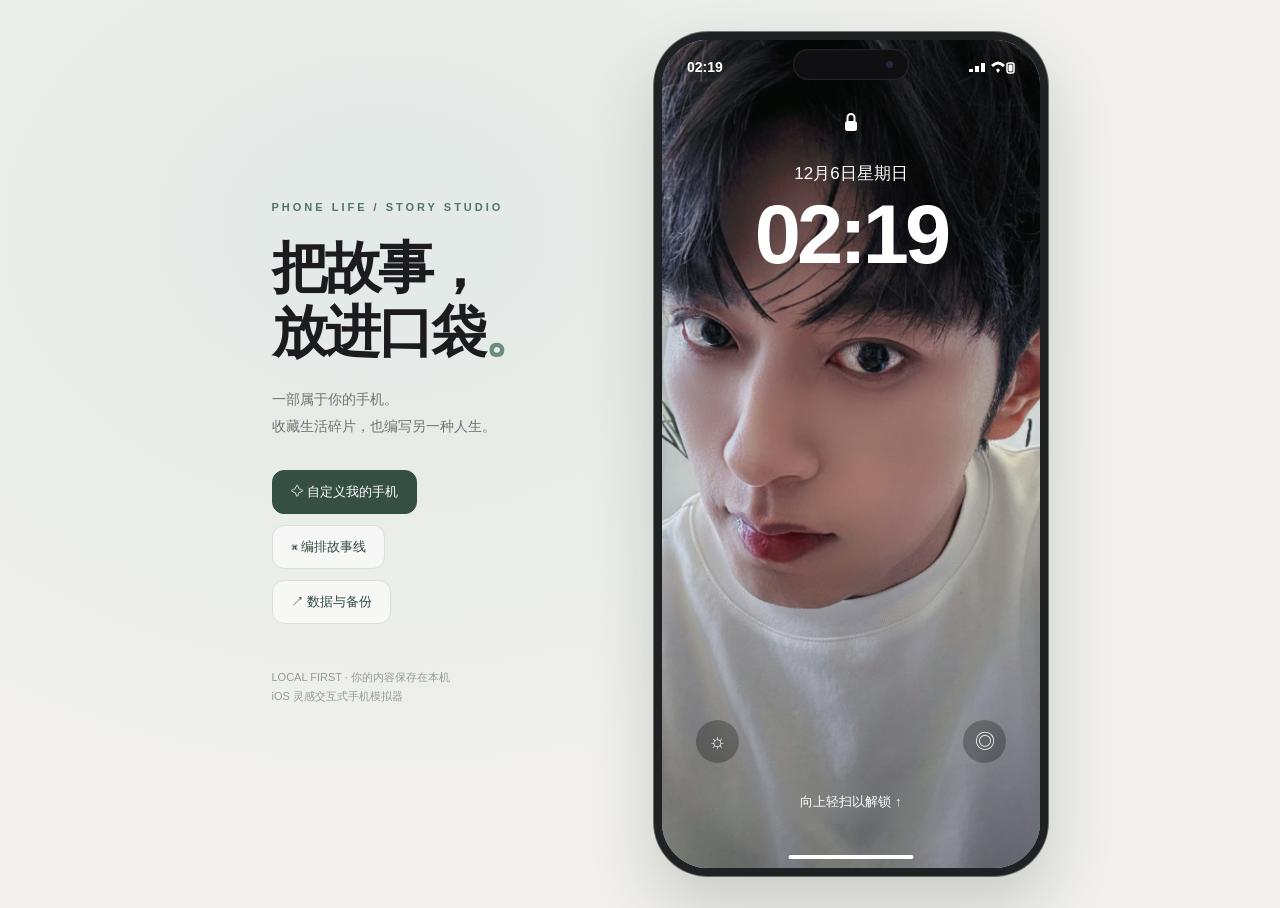
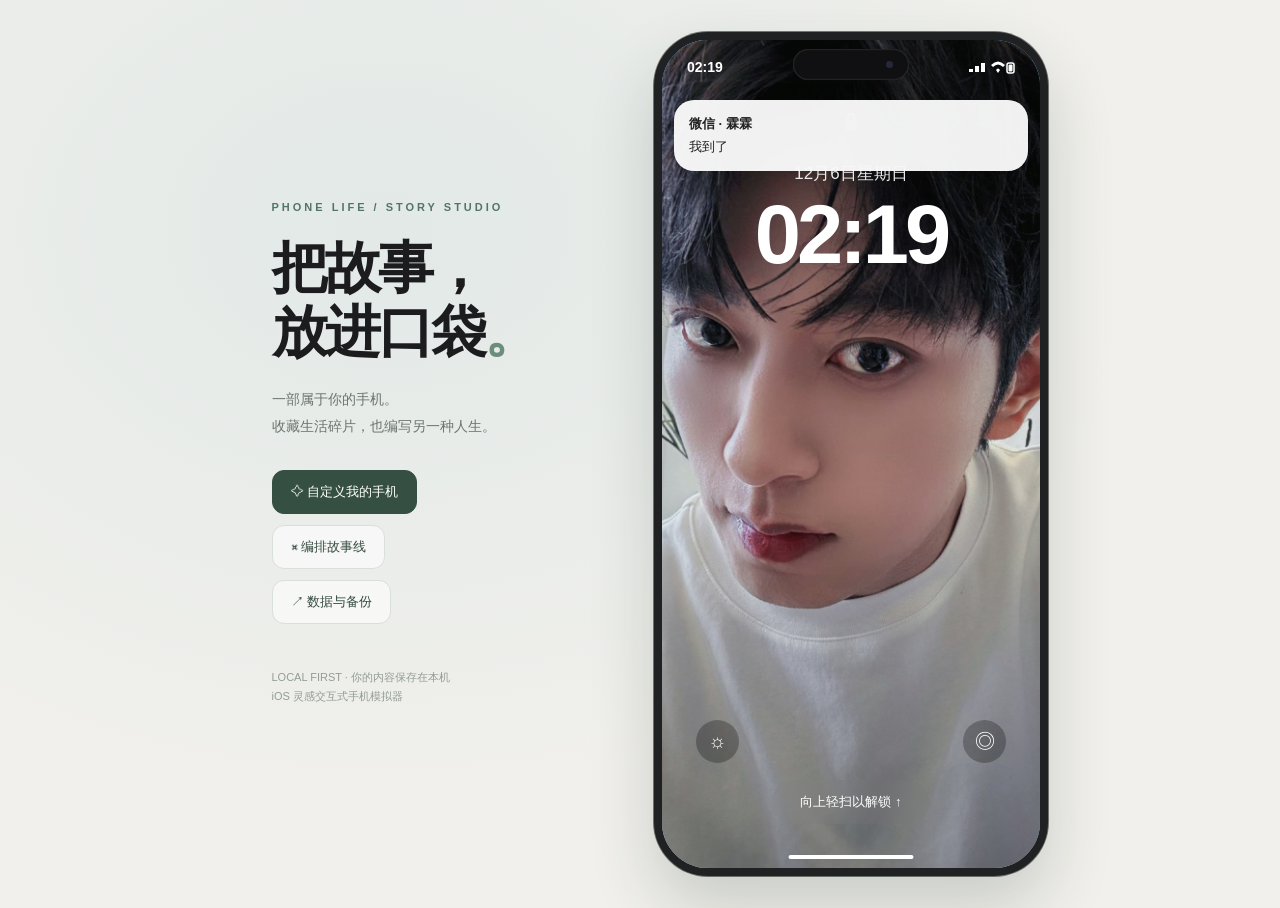
